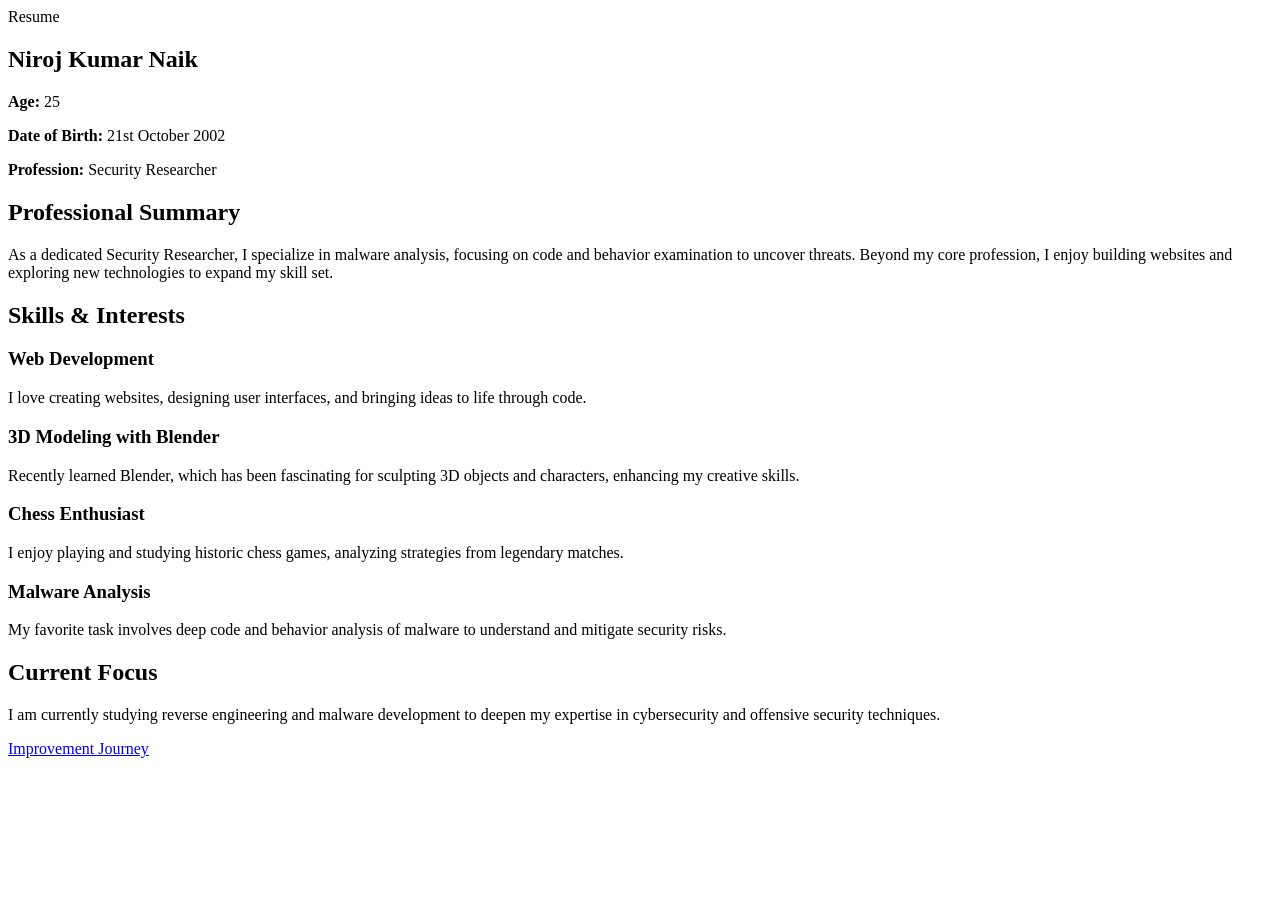
==== index.html @ 345e3014 "re-arranging" ====
<!DOCTYPE html>
<html lang="en">
<head>
    <meta charset="UTF-8">
    <meta name="viewport" content="width=device-width, initial-scale=1.0">
    <link rel="stylesheet" type="text/css" href="style.css">
    <title>Resume - Niroj Kumar Naik</title>
</head>
<body>
    <div class="page-container">
        <section class="resume-card">
            <header class="resume-header">
                <span class="hero-badge">Resume</span>
                <h1>Niroj Kumar Naik</h1>
                <div class="personal-info">
                    <p><strong>Age:</strong> 25</p>
                    <p><strong>Date of Birth:</strong> 21st October 2002</p>
                    <p><strong>Profession:</strong> Security Researcher</p>
                </div>
            </header>

            <section class="resume-section">
                <h2>Professional Summary</h2>
                <p>
                    As a dedicated Security Researcher, I specialize in malware analysis, focusing on code and behavior examination to uncover threats. Beyond my core profession, I enjoy building websites and exploring new technologies to expand my skill set.
                </p>
            </section>

            <section class="resume-section">
                <h2>Skills & Interests</h2>
                <div class="skills-grid">
                    <div class="skill-item">
                        <h3>Web Development</h3>
                        <p>I love creating websites, designing user interfaces, and bringing ideas to life through code.</p>
                    </div>
                    <div class="skill-item">
                        <h3>3D Modeling with Blender</h3>
                        <p>Recently learned Blender, which has been fascinating for sculpting 3D objects and characters, enhancing my creative skills.</p>
                    </div>
                    <div class="skill-item">
                        <h3>Chess Enthusiast</h3>
                        <p>I enjoy playing and studying historic chess games, analyzing strategies from legendary matches.</p>
                    </div>
                    <div class="skill-item">
                        <h3>Malware Analysis</h3>
                        <p>My favorite task involves deep code and behavior analysis of malware to understand and mitigate security risks.</p>
                    </div>
                </div>
            </section>

            <section class="resume-section">
                <h2>Current Focus</h2>
                <p>
                    I am currently studying reverse engineering and malware development to deepen my expertise in cybersecurity and offensive security techniques.
                </p>
            </section>

            <div class="page-footer">
                <a class="primary-btn secondary-btn" href="improvement.html">Improvement Journey</a>
            </div>
        </section>
    </div>
</body>
</html>
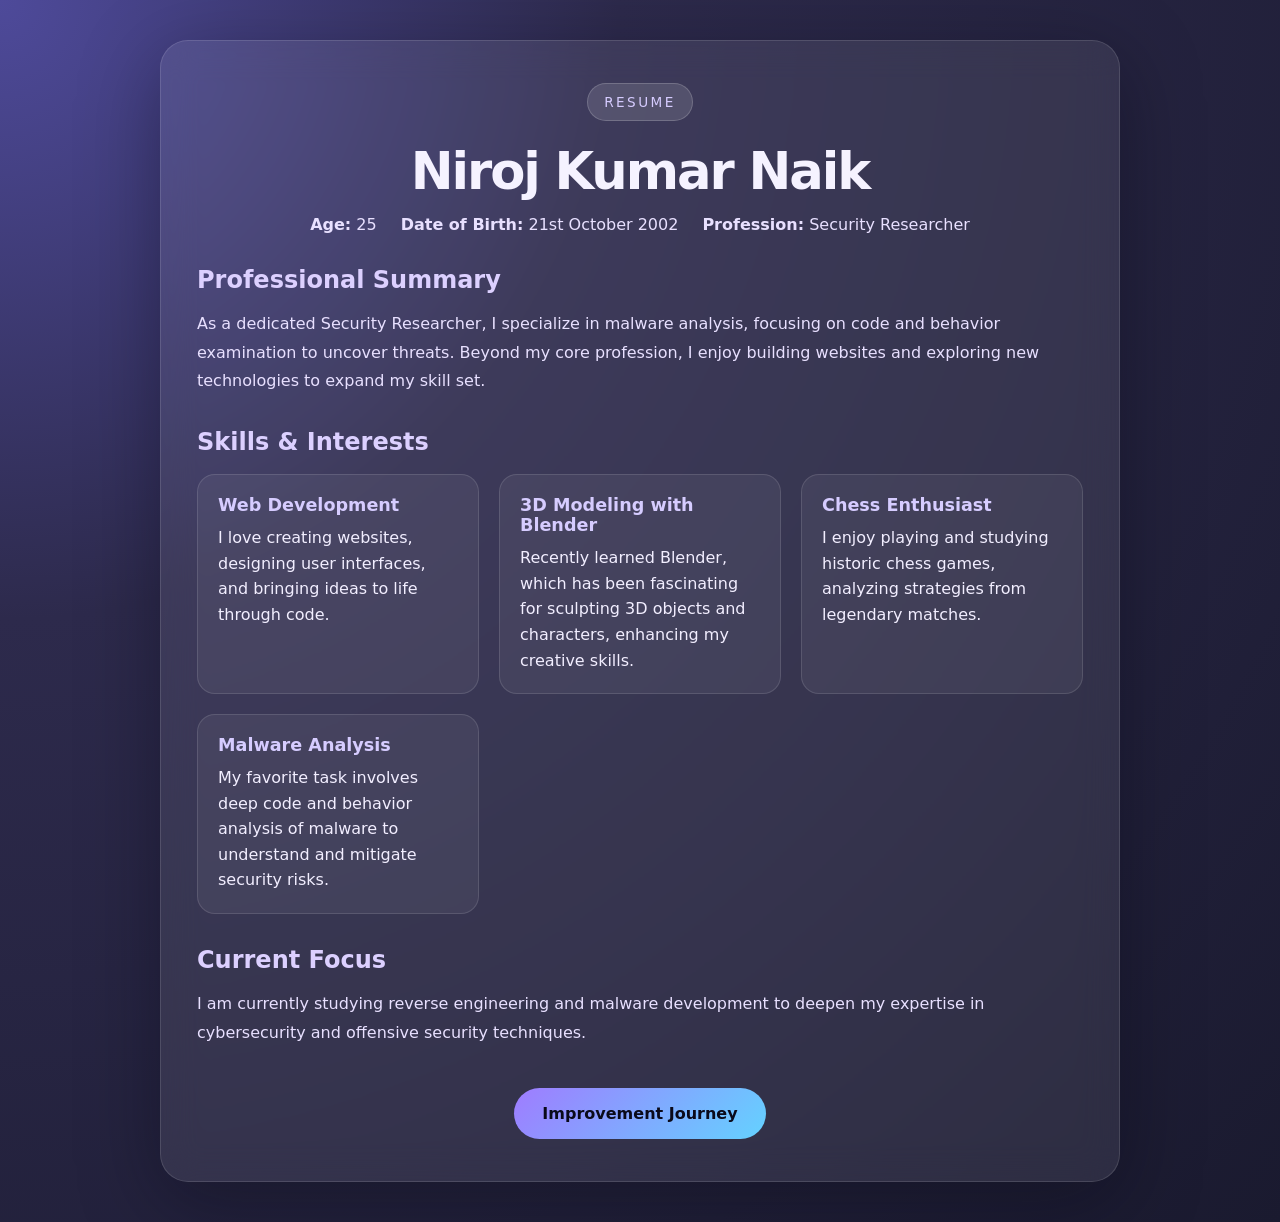
==== commit cfd2a14f: "styles dir modified" ====
--- a/index.html
+++ b/index.html
@@ -3,7 +3,7 @@
 <head>
     <meta charset="UTF-8">
     <meta name="viewport" content="width=device-width, initial-scale=1.0">
-    <link rel="stylesheet" type="text/css" href="style.css">
+    <link rel="stylesheet" type="text/css" href="./styles/style.css">
     <title>Resume - Niroj Kumar Naik</title>
 </head>
 <body>
--- a/styles/style.css
+++ b/styles/style.css
@@ -0,0 +1,350 @@
+body, h1, h2, h3, p, li, ul {
+    margin: 0;
+    padding: 0;
+}
+
+body {
+    min-height: 100vh;
+    font-family: 'Inter', system-ui, sans-serif;
+    background: radial-gradient(circle at top left, #4e4a9a 0%, #2d2a4c 35%, #1a1a2f 100%);
+    color: #f5f2ff;
+    display: flex;
+    align-items: center;
+    justify-content: center;
+    padding: 40px 20px;
+}
+
+.page-container {
+    width: min(100%, 960px);
+}
+
+.resume-card {
+    background: rgba(255, 255, 255, 0.08);
+    border: 1px solid rgba(255, 255, 255, 0.12);
+    box-shadow: 0 20px 80px rgba(5, 5, 15, 0.35);
+    border-radius: 28px;
+    padding: 42px 36px;
+    backdrop-filter: blur(18px);
+}
+
+.resume-header {
+    text-align: center;
+    margin-bottom: 32px;
+}
+
+.resume-header h1 {
+    font-size: clamp(2.6rem, 4vw, 3.6rem);
+    line-height: 1.05;
+    letter-spacing: -0.04em;
+    margin-bottom: 16px;
+}
+
+.personal-info {
+    display: flex;
+    justify-content: center;
+    gap: 24px;
+    flex-wrap: wrap;
+    margin-top: 16px;
+}
+
+.personal-info p {
+    margin: 0;
+    font-size: 1rem;
+    color: #e8e0ff;
+}
+
+.resume-section {
+    margin-bottom: 32px;
+}
+
+.resume-section h2 {
+    font-size: 1.5rem;
+    margin-bottom: 16px;
+    color: #dcd0ff;
+}
+
+.resume-section p {
+    line-height: 1.8;
+    color: #e8e0ff;
+}
+
+.skills-grid {
+    display: grid;
+    grid-template-columns: repeat(auto-fit, minmax(280px, 1fr));
+    gap: 20px;
+    margin-top: 18px;
+}
+
+.skill-item {
+    background: rgba(255, 255, 255, 0.06);
+    border: 1px solid rgba(255, 255, 255, 0.12);
+    border-radius: 18px;
+    padding: 20px;
+    transition: transform 0.25s ease, border-color 0.25s ease;
+}
+
+.skill-item:hover {
+    transform: translateY(-3px);
+    border-color: rgba(255, 255, 255, 0.28);
+}
+
+.skill-item h3 {
+    margin-bottom: 10px;
+    color: #d6ccff;
+    font-size: 1.1rem;
+}
+
+.skill-item p {
+    margin: 0;
+    color: #f2eeff;
+    line-height: 1.6;
+}
+
+.hero-badge {
+    display: inline-flex;
+    align-items: center;
+    justify-content: center;
+    font-size: 0.85rem;
+    letter-spacing: 0.18em;
+    text-transform: uppercase;
+    background: rgba(255, 255, 255, 0.12);
+    border: 1px solid rgba(255, 255, 255, 0.18);
+    border-radius: 999px;
+    padding: 10px 16px;
+    color: #d6ccff;
+    margin-bottom: 24px;
+}
+
+.hero-card h1 {
+    font-size: clamp(2.6rem, 4vw, 3.6rem);
+    line-height: 1.05;
+    letter-spacing: -0.04em;
+    margin-bottom: 16px;
+}
+
+.hero-subtitle {
+    max-width: 720px;
+    font-size: 1.1rem;
+    line-height: 1.8;
+    color: #e8e0ff;
+    margin-bottom: 32px;
+}
+
+.status-chip {
+    display: inline-block;
+    padding: 6px 12px;
+    border-radius: 999px;
+    background: rgba(255, 255, 255, 0.12);
+    border: 1px solid rgba(255, 255, 255, 0.18);
+    color: #fff;
+}
+
+.stats-panel {
+    margin-bottom: 32px;
+}
+
+.stats-panel h2 {
+    font-size: 1.15rem;
+    margin-bottom: 14px;
+    color: #dcd0ff;
+}
+
+.stat-list {
+    display: grid;
+    grid-template-columns: repeat(auto-fit, minmax(120px, 1fr));
+    gap: 12px;
+    list-style: none;
+}
+
+.stat-item {
+    background: rgba(255, 255, 255, 0.06);
+    border: 1px solid rgba(255, 255, 255, 0.12);
+    border-radius: 16px;
+    padding: 18px 14px;
+    text-align: center;
+    font-weight: 600;
+    color: #f5f2ff;
+    transition: transform 0.25s ease, border-color 0.25s ease;
+}
+
+.stat-item:hover {
+    transform: translateY(-3px);
+    border-color: rgba(255, 255, 255, 0.28);
+}
+
+.red-value {
+    color: #ff8686;
+}
+
+.primary-btn {
+    display: inline-flex;
+    align-items: center;
+    justify-content: center;
+    padding: 16px 28px;
+    border-radius: 999px;
+    background: linear-gradient(135deg, #9f7cff 0%, #64d2ff 100%);
+    color: #0a0a1a;
+    font-weight: 700;
+    text-decoration: none;
+    transition: transform 0.2s ease, box-shadow 0.2s ease;
+}
+
+.primary-btn:hover {
+    transform: translateY(-2px);
+    box-shadow: 0 18px 40px rgba(100, 210, 255, 0.22);
+}
+
+.hero-actions {
+    display: flex;
+    justify-content: center;
+    gap: 16px;
+    flex-wrap: wrap;
+    margin: 28px 0;
+}
+
+.hero-actions a.secondary-btn {
+    opacity: 0.96;
+    background: rgba(255, 255, 255, 0.14);
+    color: #f5f2ff;
+    border: 1px solid rgba(255, 255, 255, 0.16);
+}
+
+.hero-actions a.secondary-btn:hover {
+    background: rgba(255, 255, 255, 0.2);
+    box-shadow: 0 18px 40px rgba(100, 210, 255, 0.18);
+}
+
+.primary-btn:focus-visible {
+    outline: 2px solid rgba(217, 227, 255, 0.75);
+    outline-offset: 3px;
+}
+
+.code-snipets {
+    margin: 30px 0 0;
+    padding: 18px;
+    background-color: rgba(19, 17, 41, 0.92);
+    border-radius: 16px;
+    border: 1px solid rgba(255, 255, 255, 0.08);
+}
+
+.button-area {
+    display: flex;
+    justify-content: center;
+    margin: 24px 0 32px;
+}
+
+.page-footer {
+    display: flex;
+    justify-content: center;
+    margin-top: 40px;
+}
+
+.filters-card {
+    background: rgba(255, 255, 255, 0.08);
+    border: 1px solid rgba(255, 255, 255, 0.14);
+    box-shadow: 0 24px 70px rgba(5, 5, 15, 0.24);
+    border-radius: 28px;
+    padding: 36px 32px;
+    backdrop-filter: blur(16px);
+}
+
+.card-header {
+    max-width: 720px;
+    margin-bottom: 32px;
+}
+
+.card-header h1 {
+    font-size: clamp(2.2rem, 4vw, 3rem);
+    margin: 18px 0 14px;
+}
+
+.filters-grid {
+    display: grid;
+    gap: 24px;
+}
+
+.filter-block {
+    background: rgba(255, 255, 255, 0.05);
+    border: 1px solid rgba(255, 255, 255, 0.1);
+    border-radius: 22px;
+    padding: 24px;
+}
+
+.filter-block h2 {
+    margin-bottom: 14px;
+    font-size: 1.25rem;
+    color: #dcd0ff;
+}
+
+.filter-copy {
+    margin-bottom: 16px;
+    color: #e8e0ff;
+    line-height: 1.75;
+}
+
+.filter-result {
+    background: rgba(255, 255, 255, 0.08);
+    padding: 14px 16px;
+    border-radius: 16px;
+    border: 1px solid rgba(255, 255, 255, 0.12);
+    color: #fefcff;
+    margin-bottom: 12px;
+    font-weight: 600;
+}
+
+.filter-note {
+    color: #b8b1ff;
+    font-size: 0.95rem;
+}
+
+.filter-grid-two {
+    display: grid;
+    gap: 16px;
+    grid-template-columns: repeat(auto-fit, minmax(180px, 1fr));
+    margin-bottom: 18px;
+}
+
+.blog-card {
+    background: rgba(255, 255, 255, 0.08);
+    border: 1px solid rgba(255, 255, 255, 0.14);
+    box-shadow: 0 24px 70px rgba(5, 5, 15, 0.24);
+    border-radius: 28px;
+    padding: 36px 32px;
+    backdrop-filter: blur(16px);
+}
+
+.blog-section {
+    margin-bottom: 28px;
+}
+
+.summary-list {
+    list-style: disc;
+    margin: 18px 0 0 20px;
+    color: #e9e3ff;
+    line-height: 1.8;
+}
+
+.summary-list li {
+    margin-bottom: 10px;
+}
+
+.highlight-row {
+    display: grid;
+    grid-template-columns: repeat(auto-fit, minmax(220px, 1fr));
+    gap: 18px;
+    margin-top: 18px;
+}
+
+.blog-highlight {
+    background: rgba(255, 255, 255, 0.06);
+    border: 1px solid rgba(255, 255, 255, 0.12);
+    border-radius: 18px;
+    padding: 18px 20px;
+    color: #f2eeff;
+}
+
+.blog-highlight strong {
+    display: block;
+    margin-bottom: 10px;
+    color: #d6ccff;
+}
